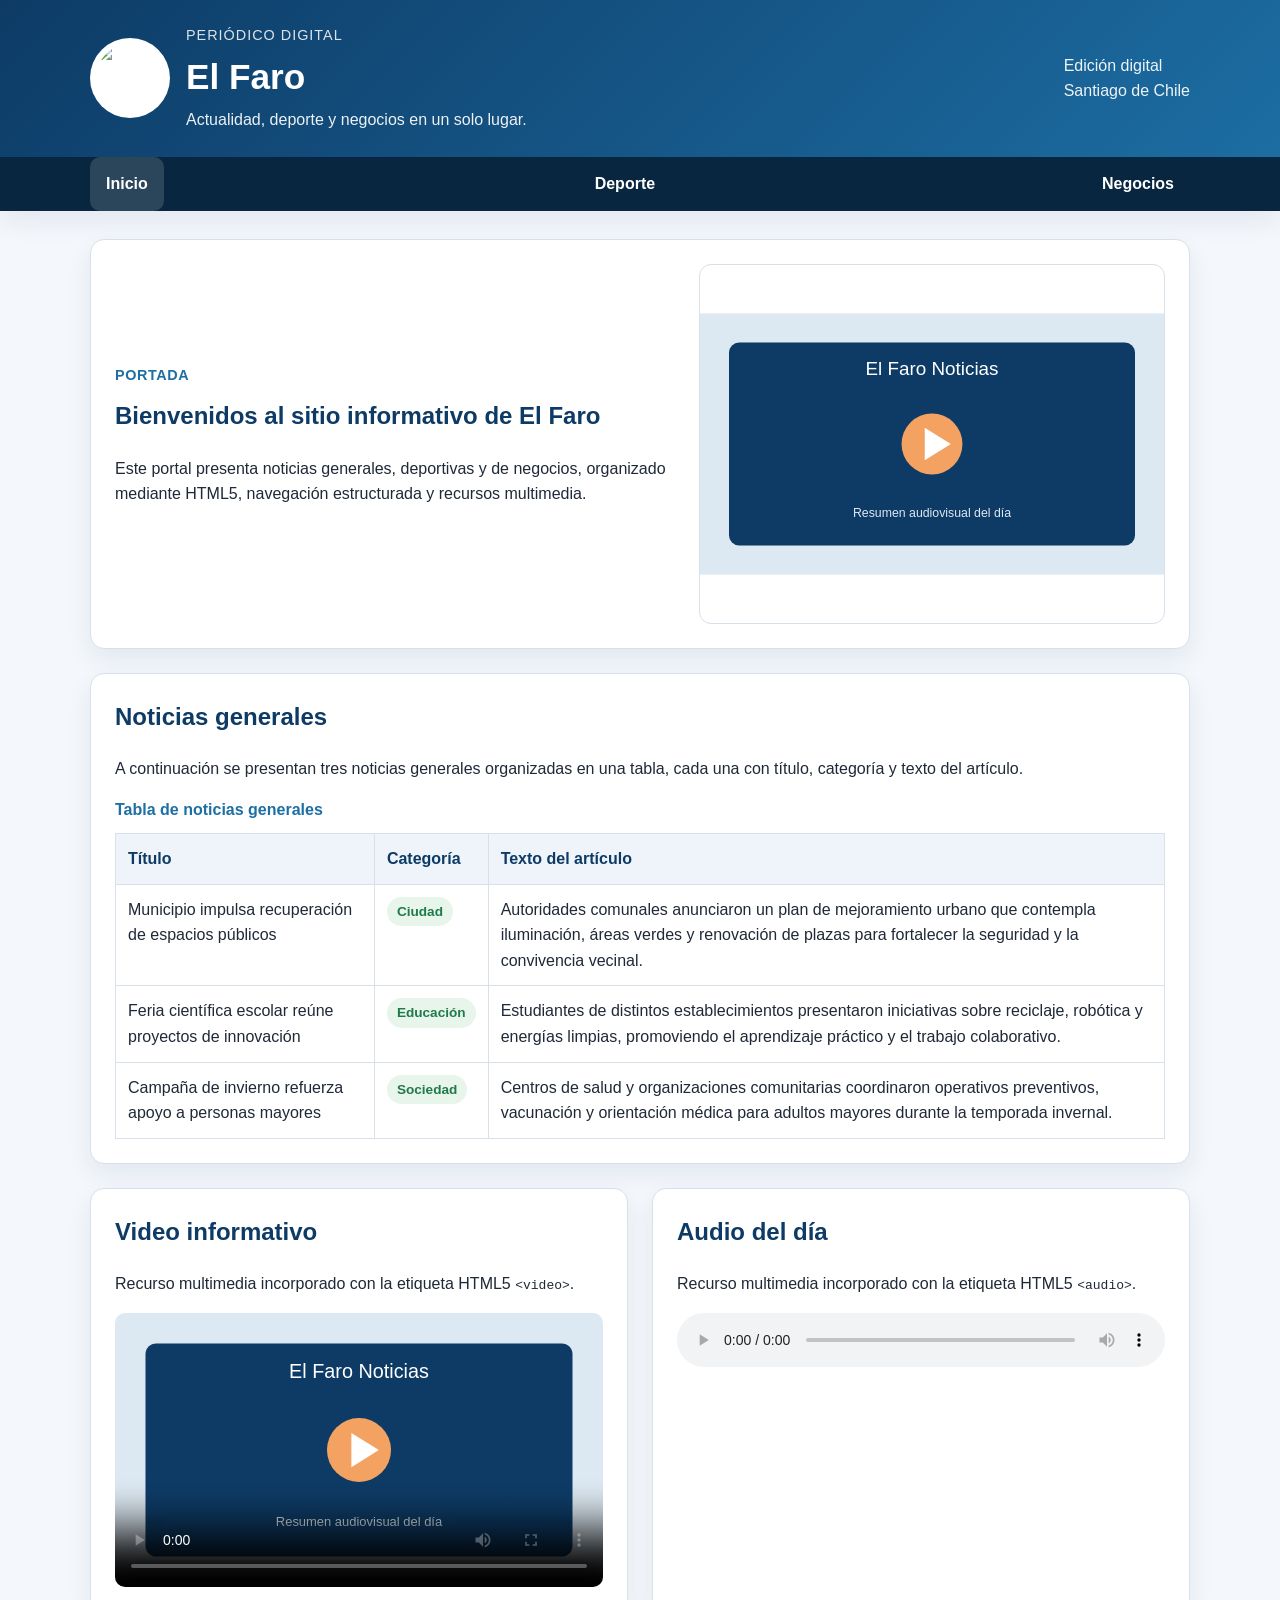
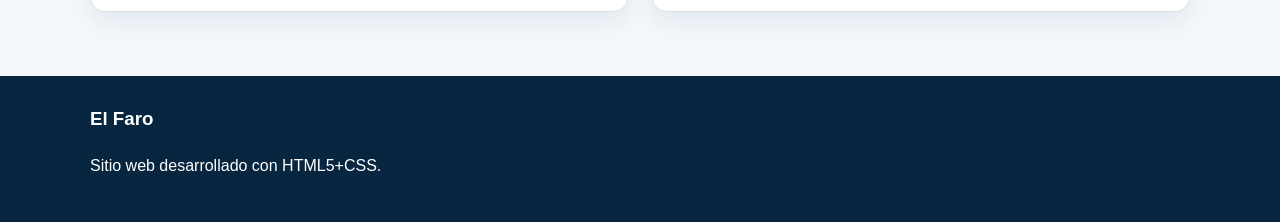
==== index.html @ ac88bdaa "push" ====
<!DOCTYPE html>
<html lang="es">

<head>
    <meta charset="UTF-8">
    <meta name="viewport" content="width=device-width, initial-scale=1.0">
    <title>El Faro | Inicio</title>
    <meta name="description" content="Portada del periódico digital El Faro.">
    <link rel="stylesheet" href="assets/css/styles.css">
</head>

<body>
    <a class="skip-link" href="#contenido">Saltar al contenido principal</a>

    <header class="site-header">
        <div class="container topbar">
            <div class="brand">
                <img src="https://thumbs.dreamstime.com/z/logotipo-de-faro-formado-por-un-dise%C3%B1o-sencillo-y-moderno-estilo-minimalista-elegante-el-llamativo-capta-la-esencia-fuerza-gu%C3%ADa-280336023.jpg"
                    alt="Logotipo de El Faro" class="logo" width="80" height="80">
                <div>
                    <p class="eyebrow">Periódico digital</p>
                    <h1>El Faro</h1>
                    <p class="tagline">Actualidad, deporte y negocios en un solo lugar.</p>
                </div>
            </div>
            <div class="header-info">
                <p>Edición digital</p>
                <p>Santiago de Chile</p>
            </div>
        </div>

        <nav class="main-nav" aria-label="Menú principal">
            <div class="container">
                <ul>
                    <li><a href="index.html" class="active">Inicio</a></li>
                    <li><a href="deporte.html">Deporte</a></li>
                    <li><a href="negocios.html">Negocios</a></li>
                </ul>
            </div>
        </nav>
    </header>

    <main id="contenido" class="container">
        <section class="hero-card">
            <div>
                <p class="section-label">Portada</p>
                <h2>Bienvenidos al sitio informativo de El Faro</h2>
                <p>
                    Este portal presenta noticias generales, deportivas y de negocios,
                    organizado mediante HTML5, navegación estructurada y recursos multimedia.
                </p>
            </div>
            <img src="assets/img/portada-video.svg" alt="Portada visual del sitio El Faro" class="hero-image"
                width="640" height="360">
        </section>

        <section class="content-section">
            <h2>Noticias generales</h2>
            <p>
                A continuación se presentan tres noticias generales organizadas en una tabla,
                cada una con título, categoría y texto del artículo.
            </p>

            <table class="news-table">
                <caption>Tabla de noticias generales</caption>
                <thead>
                    <tr>
                        <th>Título</th>
                        <th>Categoría</th>
                        <th>Texto del artículo</th>
                    </tr>
                </thead>
                <tbody>
                    <tr>
                        <td>Municipio impulsa recuperación de espacios públicos</td>
                        <td><span class="badge">Ciudad</span></td>
                        <td>
                            Autoridades comunales anunciaron un plan de mejoramiento urbano que contempla
                            iluminación, áreas verdes y renovación de plazas para fortalecer la seguridad
                            y la convivencia vecinal.
                        </td>
                    </tr>
                    <tr>
                        <td>Feria científica escolar reúne proyectos de innovación</td>
                        <td><span class="badge">Educación</span></td>
                        <td>
                            Estudiantes de distintos establecimientos presentaron iniciativas sobre reciclaje,
                            robótica y energías limpias, promoviendo el aprendizaje práctico y el trabajo colaborativo.
                        </td>
                    </tr>
                    <tr>
                        <td>Campaña de invierno refuerza apoyo a personas mayores</td>
                        <td><span class="badge">Sociedad</span></td>
                        <td>
                            Centros de salud y organizaciones comunitarias coordinaron operativos preventivos,
                            vacunación y orientación médica para adultos mayores durante la temporada invernal.
                        </td>
                    </tr>
                </tbody>
            </table>
        </section>

        <section class="media-section">
            <article class="media-card">
                <h2>Video informativo</h2>
                <p>
                    Recurso multimedia incorporado con la etiqueta HTML5 <code>&lt;video&gt;</code>.
                </p>
                <video controls poster="assets/img/portada-video.svg">
                    <source src="assets/media/video-noticia.mp4" type="video/mp4">
                    Tu navegador no soporta la reproducción de video.
                </video>
            </article>

            <article class="media-card">
                <h2>Audio del día</h2>
                <p>
                    Recurso multimedia incorporado con la etiqueta HTML5 <code>&lt;audio&gt;</code>.
                </p>
                <audio controls>
                    <source src="assets/media/audio-resumen.mp3" type="audio/mpeg">
                    Tu navegador no soporta la reproducción de audio.
                </audio>
            </article>
        </section>
    </main>

    <footer class="site-footer">
        <div class="container footer-grid">
            <div>
                <h3>El Faro</h3>
                <p>Sitio web desarrollado con HTML5+CSS.</p>
            </div>
        </div>
    </footer>
</body>

</html>
---- assets/css/styles.css ----
:root {
    --bg: #f4f7fb;
    --surface: #ffffff;
    --primary: #0d3b66;
    --primary-dark: #08263f;
    --secondary: #1d6fa5;
    --accent: #f4a261;
    --text: #1f2937;
    --muted: #6b7280;
    --border: #d8e0ea;
    --soft: #eef4f9;
    --success-bg: #e8f5eb;
    --success-text: #1f7a4c;
    --shadow: 0 10px 24px rgba(13, 59, 102, 0.08);
    --radius: 14px;
}

* {
    box-sizing: border-box;
}

html {
    scroll-behavior: smooth;
}

body {
    margin: 0;
    font-family: Arial, Helvetica, sans-serif;
    background: var(--bg);
    color: var(--text);
    line-height: 1.6;
}

img,
video,
audio {
    max-width: 100%;
    display: block;
}

.skip-link {
    position: absolute;
    left: -9999px;
    top: 0;
    background: #000;
    color: #fff;
    padding: 10px 14px;
    z-index: 999;
}

.skip-link:focus {
    left: 10px;
}

.container {
    width: min(1100px, calc(100% - 32px));
    margin: 0 auto;
}

.site-header {
    background: linear-gradient(135deg, var(--primary), var(--secondary));
    color: #fff;
    box-shadow: var(--shadow);
}

.topbar {
    padding: 24px 0;
    display: flex;
    justify-content: space-between;
    gap: 20px;
    align-items: center;
    flex-wrap: wrap;
}

.brand {
    display: flex;
    gap: 16px;
    align-items: center;
}

.logo {
    width: 80px;
    height: 80px;
    border-radius: 50%;
    background: #fff;
    padding: 6px;
}

.eyebrow {
    margin: 0;
    font-size: 0.9rem;
    text-transform: uppercase;
    letter-spacing: 1px;
    opacity: 0.85;
}

.site-header h1 {
    margin: 2px 0;
    font-size: 2.2rem;
}

.tagline,
.header-info p {
    margin: 0;
    color: rgba(255, 255, 255, 0.92);
}

.main-nav {
    background: var(--primary-dark);
}

.main-nav ul {
    margin: 0;
    padding: 0;
    list-style: none;
    display: flex;
    justify-content: space-between;
    gap: 10px;
    flex-wrap: wrap;
}

.main-nav a {
    display: inline-block;
    color: #fff;
    text-decoration: none;
    padding: 14px 16px;
    font-weight: bold;
    border-radius: 10px;
}

.main-nav a:hover,
.main-nav a:focus,
.main-nav a.active {
    background: rgba(255, 255, 255, 0.14);
}

main {
    padding: 28px 0 40px;
}

.hero-card,
.content-section,
.media-card {
    background: var(--surface);
    border: 1px solid var(--border);
    border-radius: var(--radius);
    box-shadow: var(--shadow);
}

.hero-card {
    display: grid;
    grid-template-columns: 1.2fr 1fr;
    gap: 24px;
    align-items: center;
    padding: 24px;
    margin-bottom: 24px;
}

.hero-card h2,
.content-section h2,
.media-card h2 {
    margin-top: 0;
    color: var(--primary);
}

.hero-image {
    border-radius: 12px;
    border: 1px solid var(--border);
}

.content-section {
    padding: 24px;
    margin-bottom: 24px;
}

.section-label {
    margin: 0 0 10px;
    color: var(--secondary);
    font-weight: bold;
    text-transform: uppercase;
    letter-spacing: 0.6px;
    font-size: 0.9rem;
}

.news-table {
    width: 100%;
    border-collapse: collapse;
    margin-top: 16px;
}

.news-table caption {
    caption-side: top;
    text-align: left;
    font-weight: bold;
    color: var(--secondary);
    margin-bottom: 10px;
}

.news-table th,
.news-table td {
    border: 1px solid var(--border);
    padding: 12px;
    text-align: left;
    vertical-align: top;
}

.news-table th {
    background: var(--soft);
    color: var(--primary);
}

.badge {
    display: inline-block;
    background: var(--success-bg);
    color: var(--success-text);
    padding: 4px 10px;
    border-radius: 999px;
    font-size: 0.85rem;
    font-weight: bold;
}

.media-section {
    display: grid;
    grid-template-columns: repeat(2, 1fr);
    gap: 24px;
}

.media-card {
    padding: 24px;
}

video,
audio {
    width: 100%;
    margin-top: 12px;
    border-radius: 10px;
}

.site-footer {
    background: var(--primary-dark);
    color: #fff;
    padding: 28px 0;
    margin-top: 24px;
}

.footer-grid {
    display: grid;
    grid-template-columns: repeat(2, 1fr);
    gap: 20px;
}

.site-footer h3 {
    margin-top: 0;
}

@media (max-width: 900px) {

    .hero-card,
    .media-section,
    .footer-grid {
        grid-template-columns: 1fr;
    }
}

@media (max-width: 640px) {
    .brand {
        align-items: flex-start;
        flex-direction: column;
    }

    .site-header h1 {
        font-size: 1.8rem;
    }

    .main-nav a {
        padding: 12px 14px;
    }

    .news-table {
        display: block;
        overflow-x: auto;
    }
}
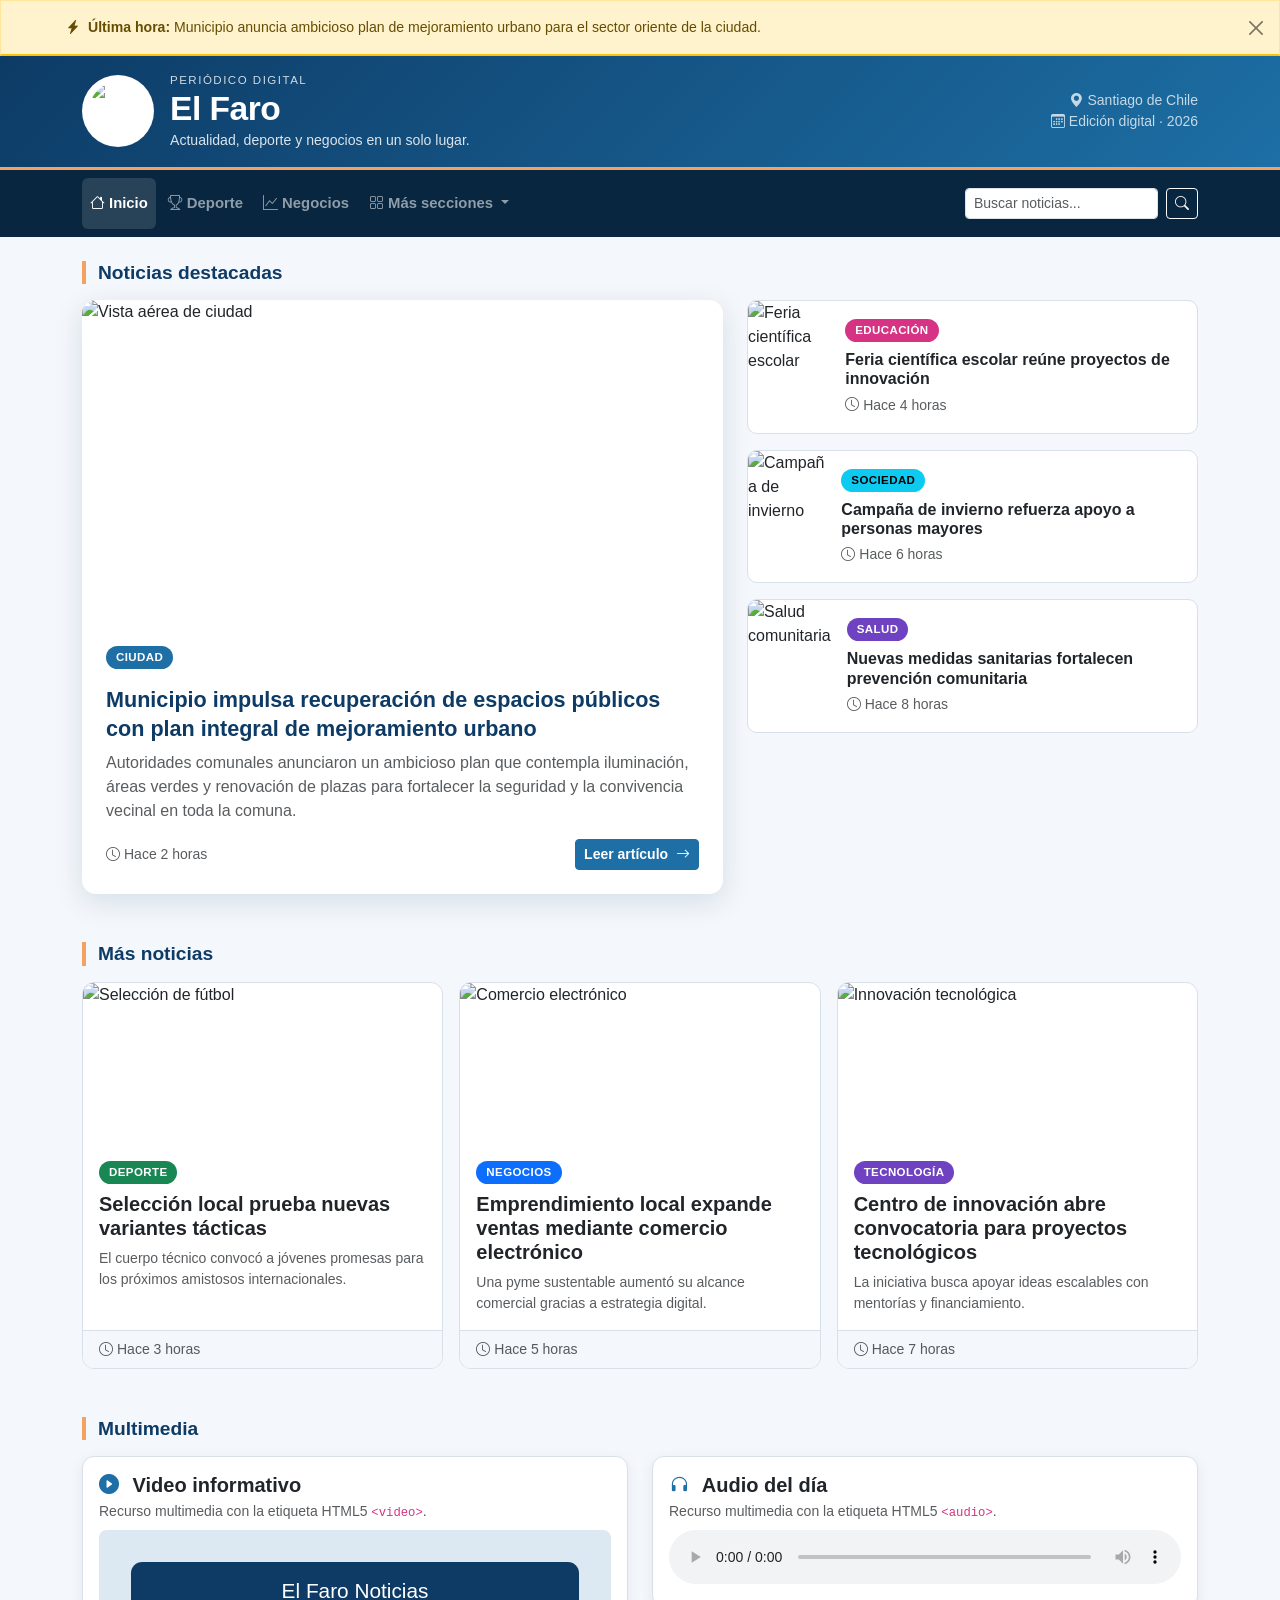
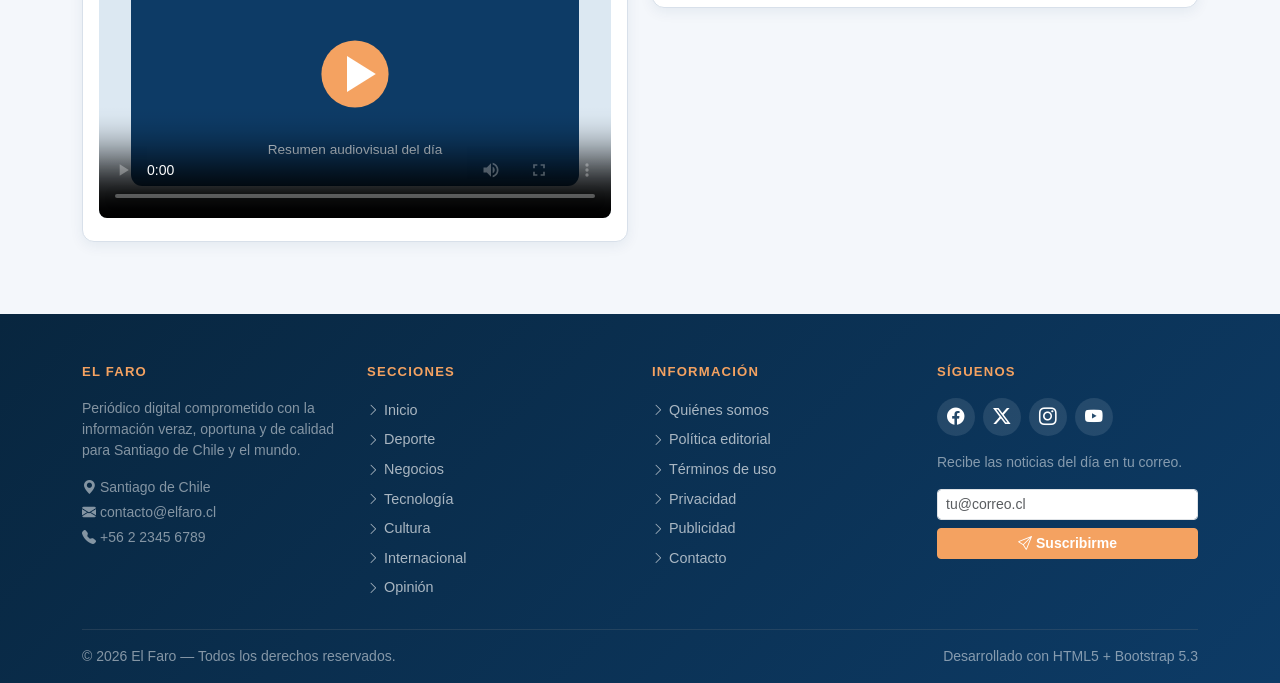
==== commit 5b05ed6a: "bootstrap" ====
--- a/index.html
+++ b/index.html
@@ -5,134 +5,319 @@
     <meta charset="UTF-8">
     <meta name="viewport" content="width=device-width, initial-scale=1.0">
     <title>El Faro | Inicio</title>
-    <meta name="description" content="Portada del periódico digital El Faro.">
-    <link rel="stylesheet" href="assets/css/styles.css">
+    <meta name="description" content="Portada del periódico digital El Faro. Noticias de actualidad, deporte y negocios en Santiago de Chile.">
+    <!-- Bootstrap 5.3 -->
+    <link rel="stylesheet" href="https://cdn.jsdelivr.net/npm/bootstrap@5.3.3/dist/css/bootstrap.min.css">
+    <!-- Bootstrap Icons -->
+    <link rel="stylesheet" href="https://cdn.jsdelivr.net/npm/bootstrap-icons@1.11.3/font/bootstrap-icons.min.css">
+    <!-- Estilos personalizados -->
+    <link rel="stylesheet" href="assets/css/custom.css">
 </head>
 
 <body>
     <a class="skip-link" href="#contenido">Saltar al contenido principal</a>
 
-    <header class="site-header">
-        <div class="container topbar">
-            <div class="brand">
+    <!-- RQ-07: Barra superior de avisos -->
+    <div class="alert alert-warning alert-dismissible fade show mb-0 rounded-0 alert-bar" role="alert">
+        <div class="container d-flex align-items-center gap-2">
+            <i class="bi bi-lightning-charge-fill text-warning-emphasis"></i>
+            <span><strong>Última hora:</strong> Municipio anuncia ambicioso plan de mejoramiento urbano para el sector oriente de la ciudad.</span>
+        </div>
+        <button type="button" class="btn-close" data-bs-dismiss="alert" aria-label="Cerrar"></button>
+    </div>
+
+    <!-- Topbar de marca -->
+    <div class="topbar-brand text-white">
+        <div class="container d-flex justify-content-between align-items-center py-3 flex-wrap gap-3">
+            <div class="d-flex align-items-center gap-3">
                 <img src="https://thumbs.dreamstime.com/z/logotipo-de-faro-formado-por-un-dise%C3%B1o-sencillo-y-moderno-estilo-minimalista-elegante-el-llamativo-capta-la-esencia-fuerza-gu%C3%ADa-280336023.jpg"
-                    alt="Logotipo de El Faro" class="logo" width="80" height="80">
+                    alt="Logotipo de El Faro" class="logo-img rounded-circle" width="72" height="72">
                 <div>
                     <p class="eyebrow">Periódico digital</p>
                     <h1>El Faro</h1>
                     <p class="tagline">Actualidad, deporte y negocios en un solo lugar.</p>
                 </div>
             </div>
-            <div class="header-info">
-                <p>Edición digital</p>
-                <p>Santiago de Chile</p>
-            </div>
-        </div>
-
-        <nav class="main-nav" aria-label="Menú principal">
-            <div class="container">
-                <ul>
-                    <li><a href="index.html" class="active">Inicio</a></li>
-                    <li><a href="deporte.html">Deporte</a></li>
-                    <li><a href="negocios.html">Negocios</a></li>
+            <div class="text-end d-none d-md-block">
+                <p class="mb-0 small opacity-75"><i class="bi bi-geo-alt-fill me-1"></i>Santiago de Chile</p>
+                <p class="mb-0 small opacity-75"><i class="bi bi-calendar3 me-1"></i>Edición digital · 2026</p>
+            </div>
+        </div>
+    </div>
+
+    <!-- RQ-03: Navbar con secciones adicionales (dropdown) -->
+    <nav class="main-nav navbar navbar-expand-lg navbar-dark" aria-label="Menú principal">
+        <div class="container">
+            <button class="navbar-toggler" type="button" data-bs-toggle="collapse" data-bs-target="#navbarMain"
+                aria-controls="navbarMain" aria-expanded="false" aria-label="Abrir menú">
+                <span class="navbar-toggler-icon"></span>
+            </button>
+            <div class="collapse navbar-collapse" id="navbarMain">
+                <ul class="navbar-nav me-auto gap-1">
+                    <li class="nav-item">
+                        <a class="nav-link active" aria-current="page" href="index.html">
+                            <i class="bi bi-house me-1"></i>Inicio
+                        </a>
+                    </li>
+                    <li class="nav-item">
+                        <a class="nav-link" href="deporte.html">
+                            <i class="bi bi-trophy me-1"></i>Deporte
+                        </a>
+                    </li>
+                    <li class="nav-item">
+                        <a class="nav-link" href="negocios.html">
+                            <i class="bi bi-graph-up me-1"></i>Negocios
+                        </a>
+                    </li>
+                    <!-- RQ-03: Secciones adicionales separadas en dropdown -->
+                    <li class="nav-item dropdown">
+                        <a class="nav-link dropdown-toggle" href="#" id="dropdownMas" role="button"
+                            data-bs-toggle="dropdown" aria-expanded="false">
+                            <i class="bi bi-grid me-1"></i>Más secciones
+                        </a>
+                        <ul class="dropdown-menu" aria-labelledby="dropdownMas">
+                            <li><a class="dropdown-item" href="tecnologia.html"><i class="bi bi-cpu me-2 text-primary"></i>Tecnología</a></li>
+                            <li><a class="dropdown-item" href="cultura.html"><i class="bi bi-palette me-2 text-danger"></i>Cultura</a></li>
+                        </ul>
+                    </li>
                 </ul>
-            </div>
-        </nav>
-    </header>
-
-    <main id="contenido" class="container">
-        <section class="hero-card">
-            <div>
-                <p class="section-label">Portada</p>
-                <h2>Bienvenidos al sitio informativo de El Faro</h2>
-                <p>
-                    Este portal presenta noticias generales, deportivas y de negocios,
-                    organizado mediante HTML5, navegación estructurada y recursos multimedia.
-                </p>
-            </div>
-            <img src="assets/img/portada-video.svg" alt="Portada visual del sitio El Faro" class="hero-image"
-                width="640" height="360">
-        </section>
-
-        <section class="content-section">
-            <h2>Noticias generales</h2>
-            <p>
-                A continuación se presentan tres noticias generales organizadas en una tabla,
-                cada una con título, categoría y texto del artículo.
-            </p>
-
-            <table class="news-table">
-                <caption>Tabla de noticias generales</caption>
-                <thead>
-                    <tr>
-                        <th>Título</th>
-                        <th>Categoría</th>
-                        <th>Texto del artículo</th>
-                    </tr>
-                </thead>
-                <tbody>
-                    <tr>
-                        <td>Municipio impulsa recuperación de espacios públicos</td>
-                        <td><span class="badge">Ciudad</span></td>
-                        <td>
-                            Autoridades comunales anunciaron un plan de mejoramiento urbano que contempla
-                            iluminación, áreas verdes y renovación de plazas para fortalecer la seguridad
-                            y la convivencia vecinal.
-                        </td>
-                    </tr>
-                    <tr>
-                        <td>Feria científica escolar reúne proyectos de innovación</td>
-                        <td><span class="badge">Educación</span></td>
-                        <td>
-                            Estudiantes de distintos establecimientos presentaron iniciativas sobre reciclaje,
-                            robótica y energías limpias, promoviendo el aprendizaje práctico y el trabajo colaborativo.
-                        </td>
-                    </tr>
-                    <tr>
-                        <td>Campaña de invierno refuerza apoyo a personas mayores</td>
-                        <td><span class="badge">Sociedad</span></td>
-                        <td>
-                            Centros de salud y organizaciones comunitarias coordinaron operativos preventivos,
-                            vacunación y orientación médica para adultos mayores durante la temporada invernal.
-                        </td>
-                    </tr>
-                </tbody>
-            </table>
-        </section>
-
-        <section class="media-section">
-            <article class="media-card">
-                <h2>Video informativo</h2>
-                <p>
-                    Recurso multimedia incorporado con la etiqueta HTML5 <code>&lt;video&gt;</code>.
-                </p>
-                <video controls poster="assets/img/portada-video.svg">
-                    <source src="assets/media/video-noticia.mp4" type="video/mp4">
-                    Tu navegador no soporta la reproducción de video.
-                </video>
-            </article>
-
-            <article class="media-card">
-                <h2>Audio del día</h2>
-                <p>
-                    Recurso multimedia incorporado con la etiqueta HTML5 <code>&lt;audio&gt;</code>.
-                </p>
-                <audio controls>
-                    <source src="assets/media/audio-resumen.mp3" type="audio/mpeg">
-                    Tu navegador no soporta la reproducción de audio.
-                </audio>
-            </article>
-        </section>
+                <form class="d-flex gap-2" role="search">
+                    <input class="form-control form-control-sm" type="search" placeholder="Buscar noticias..." aria-label="Buscar">
+                    <button class="btn btn-sm btn-outline-light" type="submit"><i class="bi bi-search"></i></button>
+                </form>
+            </div>
+        </div>
+    </nav>
+
+    <!-- Contenido principal -->
+    <main id="contenido" class="py-4">
+        <div class="container">
+
+            <!-- RQ-04: Artículo destacado -->
+            <section class="mb-5" aria-labelledby="sec-destacadas">
+                <h2 class="section-title" id="sec-destacadas">Noticias destacadas</h2>
+                <div class="row g-4">
+                    <!-- Noticia principal grande -->
+                    <div class="col-lg-7">
+                        <div class="card card-featured h-100">
+                            <img src="https://images.unsplash.com/photo-1477959858617-67f85cf4f1df?w=800&h=400&fit=crop"
+                                class="card-img-top" alt="Vista aérea de ciudad" style="height:320px; object-fit:cover;">
+                            <div class="card-body p-4">
+                                <span class="cat-badge badge-general mb-2 d-inline-block">Ciudad</span>
+                                <h3 class="featured-title mt-2">
+                                    Municipio impulsa recuperación de espacios públicos con plan integral de mejoramiento urbano
+                                </h3>
+                                <p class="text-muted">
+                                    Autoridades comunales anunciaron un ambicioso plan que contempla iluminación, áreas verdes
+                                    y renovación de plazas para fortalecer la seguridad y la convivencia vecinal en toda la comuna.
+                                </p>
+                                <div class="d-flex justify-content-between align-items-center mt-3">
+                                    <small class="text-muted"><i class="bi bi-clock me-1"></i>Hace 2 horas</small>
+                                    <a href="#" class="btn btn-faro btn-sm">Leer artículo <i class="bi bi-arrow-right ms-1"></i></a>
+                                </div>
+                            </div>
+                        </div>
+                    </div>
+
+                    <!-- Noticias secundarias del sidebar -->
+                    <div class="col-lg-5">
+                        <div class="d-flex flex-column gap-3 h-100">
+                            <div class="card card-side flex-row overflow-hidden">
+                                <img src="https://images.unsplash.com/photo-1503676260728-1c00da094a0b?w=120&h=110&fit=crop"
+                                    alt="Feria científica escolar">
+                                <div class="card-body p-3">
+                                    <span class="cat-badge badge-culture d-inline-block mb-1">Educación</span>
+                                    <h4 class="fs-6 fw-bold mb-1 mt-1">Feria científica escolar reúne proyectos de innovación</h4>
+                                    <small class="text-muted"><i class="bi bi-clock me-1"></i>Hace 4 horas</small>
+                                </div>
+                            </div>
+                            <div class="card card-side flex-row overflow-hidden">
+                                <img src="https://images.unsplash.com/photo-1559839734-2b71ea197ec2?w=120&h=110&fit=crop"
+                                    alt="Campaña de invierno">
+                                <div class="card-body p-3">
+                                    <span class="cat-badge badge-society d-inline-block mb-1">Sociedad</span>
+                                    <h4 class="fs-6 fw-bold mb-1 mt-1">Campaña de invierno refuerza apoyo a personas mayores</h4>
+                                    <small class="text-muted"><i class="bi bi-clock me-1"></i>Hace 6 horas</small>
+                                </div>
+                            </div>
+                            <div class="card card-side flex-row overflow-hidden">
+                                <img src="https://images.unsplash.com/photo-1488521787991-ed7bbaae773c?w=120&h=110&fit=crop"
+                                    alt="Salud comunitaria">
+                                <div class="card-body p-3">
+                                    <span class="cat-badge badge-tech d-inline-block mb-1">Salud</span>
+                                    <h4 class="fs-6 fw-bold mb-1 mt-1">Nuevas medidas sanitarias fortalecen prevención comunitaria</h4>
+                                    <small class="text-muted"><i class="bi bi-clock me-1"></i>Hace 8 horas</small>
+                                </div>
+                            </div>
+                        </div>
+                    </div>
+                </div>
+            </section>
+
+            <!-- RQ-05: Más noticias (cards pequeñas) -->
+            <section class="mb-5" aria-labelledby="sec-mas">
+                <h2 class="section-title" id="sec-mas">Más noticias</h2>
+                <div class="row g-3">
+                    <div class="col-md-4">
+                        <div class="card card-small h-100 position-relative">
+                            <img src="https://images.unsplash.com/photo-1571019613454-1cb2f99b2d8b?w=400&h=180&fit=crop"
+                                class="card-img-top" alt="Selección de fútbol" style="height:160px; object-fit:cover;">
+                            <div class="card-body">
+                                <span class="cat-badge badge-sport d-inline-block mb-2">Deporte</span>
+                                <h5 class="card-title fw-bold">Selección local prueba nuevas variantes tácticas</h5>
+                                <p class="card-text small text-muted">El cuerpo técnico convocó a jóvenes promesas para los próximos amistosos internacionales.</p>
+                            </div>
+                            <div class="card-footer small text-muted">
+                                <i class="bi bi-clock me-1"></i>Hace 3 horas
+                            </div>
+                            <a href="deporte.html" class="stretched-link" aria-label="Leer: Selección local"></a>
+                        </div>
+                    </div>
+                    <div class="col-md-4">
+                        <div class="card card-small h-100 position-relative">
+                            <img src="https://images.unsplash.com/photo-1460925895917-afdab827c52f?w=400&h=180&fit=crop"
+                                class="card-img-top" alt="Comercio electrónico" style="height:160px; object-fit:cover;">
+                            <div class="card-body">
+                                <span class="cat-badge badge-business d-inline-block mb-2">Negocios</span>
+                                <h5 class="card-title fw-bold">Emprendimiento local expande ventas mediante comercio electrónico</h5>
+                                <p class="card-text small text-muted">Una pyme sustentable aumentó su alcance comercial gracias a estrategia digital.</p>
+                            </div>
+                            <div class="card-footer small text-muted">
+                                <i class="bi bi-clock me-1"></i>Hace 5 horas
+                            </div>
+                            <a href="negocios.html" class="stretched-link" aria-label="Leer: Emprendimiento local"></a>
+                        </div>
+                    </div>
+                    <div class="col-md-4">
+                        <div class="card card-small h-100 position-relative">
+                            <img src="https://images.unsplash.com/photo-1518770660439-4636190af475?w=400&h=180&fit=crop"
+                                class="card-img-top" alt="Innovación tecnológica" style="height:160px; object-fit:cover;">
+                            <div class="card-body">
+                                <span class="cat-badge badge-tech d-inline-block mb-2">Tecnología</span>
+                                <h5 class="card-title fw-bold">Centro de innovación abre convocatoria para proyectos tecnológicos</h5>
+                                <p class="card-text small text-muted">La iniciativa busca apoyar ideas escalables con mentorías y financiamiento.</p>
+                            </div>
+                            <div class="card-footer small text-muted">
+                                <i class="bi bi-clock me-1"></i>Hace 7 horas
+                            </div>
+                            <a href="#" class="stretched-link" aria-label="Leer: Centro de innovación"></a>
+                        </div>
+                    </div>
+                </div>
+            </section>
+
+            <!-- Sección multimedia -->
+            <section class="mb-4" aria-labelledby="sec-media">
+                <h2 class="section-title" id="sec-media">Multimedia</h2>
+                <div class="row g-4">
+                    <div class="col-md-6">
+                        <div class="media-card p-3">
+                            <h5 class="fw-bold mb-1">
+                                <i class="bi bi-play-circle-fill me-2" style="color:var(--faro-secondary)"></i>
+                                Video informativo
+                            </h5>
+                            <p class="text-muted small mb-2">
+                                Recurso multimedia con la etiqueta HTML5 <code>&lt;video&gt;</code>.
+                            </p>
+                            <video controls class="w-100" poster="assets/img/portada-video.svg">
+                                <source src="assets/media/video-noticia.mp4" type="video/mp4">
+                                Tu navegador no soporta la reproducción de video.
+                            </video>
+                        </div>
+                    </div>
+                    <div class="col-md-6">
+                        <div class="media-card p-3">
+                            <h5 class="fw-bold mb-1">
+                                <i class="bi bi-headphones me-2" style="color:var(--faro-secondary)"></i>
+                                Audio del día
+                            </h5>
+                            <p class="text-muted small mb-2">
+                                Recurso multimedia con la etiqueta HTML5 <code>&lt;audio&gt;</code>.
+                            </p>
+                            <audio controls class="w-100">
+                                <source src="assets/media/audio-resumen.mp3" type="audio/mpeg">
+                                Tu navegador no soporta la reproducción de audio.
+                            </audio>
+                        </div>
+                    </div>
+                </div>
+            </section>
+
+        </div>
     </main>
 
-    <footer class="site-footer">
-        <div class="container footer-grid">
-            <div>
-                <h3>El Faro</h3>
-                <p>Sitio web desarrollado con HTML5+CSS.</p>
+    <!-- RQ-06: Footer ampliado con múltiples columnas -->
+    <footer class="site-footer text-white pt-5 pb-3 mt-4">
+        <div class="container">
+            <div class="row g-4">
+                <!-- Columna 1: Sobre El Faro -->
+                <div class="col-lg-3 col-md-6">
+                    <p class="footer-title">El Faro</p>
+                    <p class="text-white-50 small">
+                        Periódico digital comprometido con la información veraz, oportuna y de calidad
+                        para Santiago de Chile y el mundo.
+                    </p>
+                    <p class="text-white-50 small mb-1"><i class="bi bi-geo-alt-fill me-1"></i>Santiago de Chile</p>
+                    <p class="text-white-50 small mb-1"><i class="bi bi-envelope-fill me-1"></i>contacto@elfaro.cl</p>
+                    <p class="text-white-50 small"><i class="bi bi-telephone-fill me-1"></i>+56 2 2345 6789</p>
+                </div>
+
+                <!-- Columna 2: Secciones -->
+                <div class="col-lg-3 col-md-6">
+                    <p class="footer-title">Secciones</p>
+                    <ul class="footer-links">
+                        <li><a href="index.html"><i class="bi bi-chevron-right me-1 small"></i>Inicio</a></li>
+                        <li><a href="deporte.html"><i class="bi bi-chevron-right me-1 small"></i>Deporte</a></li>
+                        <li><a href="negocios.html"><i class="bi bi-chevron-right me-1 small"></i>Negocios</a></li>
+                        <li><a href="tecnologia.html"><i class="bi bi-chevron-right me-1 small"></i>Tecnología</a></li>
+                        <li><a href="cultura.html"><i class="bi bi-chevron-right me-1 small"></i>Cultura</a></li>
+                        <li><a href="#"><i class="bi bi-chevron-right me-1 small"></i>Internacional</a></li>
+                        <li><a href="#"><i class="bi bi-chevron-right me-1 small"></i>Opinión</a></li>
+                    </ul>
+                </div>
+
+                <!-- Columna 3: Información -->
+                <div class="col-lg-3 col-md-6">
+                    <p class="footer-title">Información</p>
+                    <ul class="footer-links">
+                        <li><a href="#"><i class="bi bi-chevron-right me-1 small"></i>Quiénes somos</a></li>
+                        <li><a href="#"><i class="bi bi-chevron-right me-1 small"></i>Política editorial</a></li>
+                        <li><a href="#"><i class="bi bi-chevron-right me-1 small"></i>Términos de uso</a></li>
+                        <li><a href="#"><i class="bi bi-chevron-right me-1 small"></i>Privacidad</a></li>
+                        <li><a href="#"><i class="bi bi-chevron-right me-1 small"></i>Publicidad</a></li>
+                        <li><a href="#"><i class="bi bi-chevron-right me-1 small"></i>Contacto</a></li>
+                    </ul>
+                </div>
+
+                <!-- Columna 4: Redes y boletín -->
+                <div class="col-lg-3 col-md-6">
+                    <p class="footer-title">Síguenos</p>
+                    <div class="d-flex gap-2 mb-3">
+                        <a href="#" class="social-icon" aria-label="Facebook"><i class="bi bi-facebook"></i></a>
+                        <a href="#" class="social-icon" aria-label="Twitter/X"><i class="bi bi-twitter-x"></i></a>
+                        <a href="#" class="social-icon" aria-label="Instagram"><i class="bi bi-instagram"></i></a>
+                        <a href="#" class="social-icon" aria-label="YouTube"><i class="bi bi-youtube"></i></a>
+                    </div>
+                    <p class="text-white-50 small">Recibe las noticias del día en tu correo.</p>
+                    <form class="d-flex flex-column gap-2" onsubmit="return false;">
+                        <input type="email" class="form-control form-control-sm" placeholder="tu@correo.cl" aria-label="Correo para boletín">
+                        <button type="submit" class="btn btn-accent btn-sm">
+                            <i class="bi bi-send me-1"></i>Suscribirme
+                        </button>
+                    </form>
+                </div>
+            </div>
+
+            <hr class="border-secondary mt-4 mb-3">
+            <div class="d-flex flex-wrap justify-content-between align-items-center gap-2">
+                <small class="text-white-50">© 2026 El Faro — Todos los derechos reservados.</small>
+                <small class="text-white-50">Desarrollado con HTML5 + Bootstrap 5.3</small>
             </div>
         </div>
     </footer>
+
+    <!-- Bootstrap JS -->
+    <script src="https://cdn.jsdelivr.net/npm/bootstrap@5.3.3/dist/js/bootstrap.bundle.min.js"></script>
 </body>
 
 </html>
--- a/assets/css/custom.css
+++ b/assets/css/custom.css
@@ -0,0 +1,245 @@
+/* ============================================================
+   El Faro — Estilos personalizados sobre Bootstrap 5.3
+   ============================================================ */
+
+:root {
+    --faro-primary:   #0d3b66;
+    --faro-dark:      #08263f;
+    --faro-secondary: #1d6fa5;
+    --faro-accent:    #f4a261;
+    --faro-bg:        #f4f7fb;
+    --faro-border:    #d8e0ea;
+}
+
+/* --- Base -------------------------------------------------- */
+body {
+    background-color: var(--faro-bg);
+    font-family: 'Segoe UI', Arial, sans-serif;
+}
+
+/* --- Skip link (accesibilidad) ----------------------------- */
+.skip-link {
+    position: absolute;
+    left: -9999px;
+    top: 0;
+    background: #000;
+    color: #fff;
+    padding: 10px 14px;
+    z-index: 9999;
+}
+.skip-link:focus { left: 10px; }
+
+/* --- Barra de avisos (RQ-07) ------------------------------- */
+.alert-bar {
+    background-color: #fff3cd;
+    border-bottom: 2px solid #ffc107;
+    font-size: 0.88rem;
+}
+
+/* --- Topbar de marca --------------------------------------- */
+.topbar-brand {
+    background: linear-gradient(135deg, var(--faro-primary) 0%, var(--faro-secondary) 100%);
+}
+.topbar-brand h1 {
+    font-size: 2.1rem;
+    font-weight: 800;
+    letter-spacing: -0.5px;
+    margin: 0;
+}
+.topbar-brand .eyebrow {
+    font-size: 0.72rem;
+    text-transform: uppercase;
+    letter-spacing: 1.5px;
+    opacity: 0.8;
+    margin: 0;
+}
+.topbar-brand .tagline {
+    font-size: 0.88rem;
+    opacity: 0.85;
+    margin: 0;
+}
+.logo-img {
+    border: 3px solid rgba(255, 255, 255, 0.35);
+    background: #fff;
+    padding: 4px;
+    object-fit: cover;
+}
+
+/* --- Navbar principal (RQ-03) ------------------------------ */
+.main-nav {
+    background-color: var(--faro-dark) !important;
+    border-top: 3px solid var(--faro-accent);
+}
+.main-nav .nav-link {
+    font-weight: 600;
+    font-size: 0.93rem;
+    padding: 0.9rem 1rem;
+    transition: background 0.2s;
+}
+.main-nav .nav-link:hover,
+.main-nav .nav-link.active,
+.main-nav .nav-link:focus {
+    background: rgba(255, 255, 255, 0.13);
+    border-radius: 6px;
+}
+.main-nav .dropdown-menu {
+    border: none;
+    box-shadow: 0 8px 24px rgba(0, 0, 0, 0.15);
+    border-radius: 10px;
+}
+.main-nav .dropdown-item:hover {
+    background-color: var(--faro-bg);
+    color: var(--faro-primary);
+}
+
+/* --- Títulos de sección ------------------------------------ */
+.section-title {
+    font-size: 1.2rem;
+    font-weight: 700;
+    color: var(--faro-primary);
+    border-left: 4px solid var(--faro-accent);
+    padding-left: 12px;
+    margin-bottom: 1rem;
+}
+
+/* --- Tarjeta destacada (RQ-04) ----------------------------- */
+.card-featured {
+    border: none;
+    box-shadow: 0 8px 28px rgba(13, 59, 102, 0.13);
+    border-radius: 14px;
+    overflow: hidden;
+    transition: box-shadow 0.3s;
+}
+.card-featured:hover {
+    box-shadow: 0 14px 36px rgba(13, 59, 102, 0.22);
+}
+.featured-title {
+    font-size: 1.35rem;
+    font-weight: 700;
+    color: var(--faro-primary);
+    line-height: 1.35;
+}
+
+/* --- Tarjetas secundarias en sidebar ----------------------- */
+.card-side {
+    border: 1px solid var(--faro-border);
+    border-radius: 10px;
+    overflow: hidden;
+    transition: box-shadow 0.2s;
+}
+.card-side:hover {
+    box-shadow: 0 4px 16px rgba(13, 59, 102, 0.1);
+}
+.card-side img {
+    width: 100px;
+    min-height: 90px;
+    object-fit: cover;
+}
+
+/* --- Tarjetas pequeñas (RQ-05) ----------------------------- */
+.card-small {
+    border: 1px solid var(--faro-border);
+    border-radius: 12px;
+    overflow: hidden;
+    transition: transform 0.2s, box-shadow 0.2s;
+    background: #fff;
+}
+.card-small:hover {
+    transform: translateY(-3px);
+    box-shadow: 0 8px 24px rgba(13, 59, 102, 0.13);
+}
+.card-small .card-footer {
+    background: var(--faro-bg);
+    border-top: 1px solid var(--faro-border);
+}
+
+/* --- Badges de categoría ----------------------------------- */
+.badge-general   { background-color: var(--faro-secondary); color: #fff; }
+.badge-sport     { background-color: #198754; color: #fff; }
+.badge-business  { background-color: #0d6efd; color: #fff; }
+.badge-tech      { background-color: #6f42c1; color: #fff; }
+.badge-culture   { background-color: #d63384; color: #fff; }
+.badge-society   { background-color: #0dcaf0; color: #000; }
+
+.cat-badge {
+    font-size: 0.72rem;
+    font-weight: 700;
+    padding: 3px 10px;
+    border-radius: 999px;
+    text-transform: uppercase;
+    letter-spacing: 0.4px;
+}
+
+/* --- Botones ----------------------------------------------- */
+.btn-faro {
+    background-color: var(--faro-secondary);
+    border-color: var(--faro-secondary);
+    color: #fff;
+    font-weight: 600;
+}
+.btn-faro:hover {
+    background-color: var(--faro-primary);
+    border-color: var(--faro-primary);
+    color: #fff;
+}
+.btn-accent {
+    background-color: var(--faro-accent);
+    border-color: var(--faro-accent);
+    color: #fff;
+    font-weight: 600;
+}
+.btn-accent:hover {
+    background-color: #e3895a;
+    border-color: #e3895a;
+    color: #fff;
+}
+
+/* --- Footer ampliado (RQ-06) ------------------------------- */
+.site-footer {
+    background: linear-gradient(135deg, var(--faro-dark) 0%, var(--faro-primary) 100%);
+}
+.footer-title {
+    font-weight: 700;
+    color: var(--faro-accent);
+    text-transform: uppercase;
+    font-size: 0.82rem;
+    letter-spacing: 1.2px;
+    margin-bottom: 1rem;
+}
+.footer-links { list-style: none; padding: 0; margin: 0; }
+.footer-links li { margin-bottom: 0.35rem; }
+.footer-links a {
+    color: rgba(255, 255, 255, 0.65);
+    text-decoration: none;
+    font-size: 0.9rem;
+    transition: color 0.2s;
+}
+.footer-links a:hover { color: var(--faro-accent); }
+
+.social-icon {
+    display: flex;
+    align-items: center;
+    justify-content: center;
+    width: 38px;
+    height: 38px;
+    background: rgba(255, 255, 255, 0.1);
+    border-radius: 50%;
+    color: #fff;
+    text-decoration: none;
+    font-size: 1.1rem;
+    transition: background 0.2s, transform 0.2s;
+}
+.social-icon:hover {
+    background: var(--faro-accent);
+    color: #fff;
+    transform: scale(1.1);
+}
+
+/* --- Multimedia -------------------------------------------- */
+.media-card {
+    border: 1px solid var(--faro-border);
+    border-radius: 12px;
+    background: #fff;
+    box-shadow: 0 4px 14px rgba(13, 59, 102, 0.07);
+}
+video, audio { border-radius: 8px; }
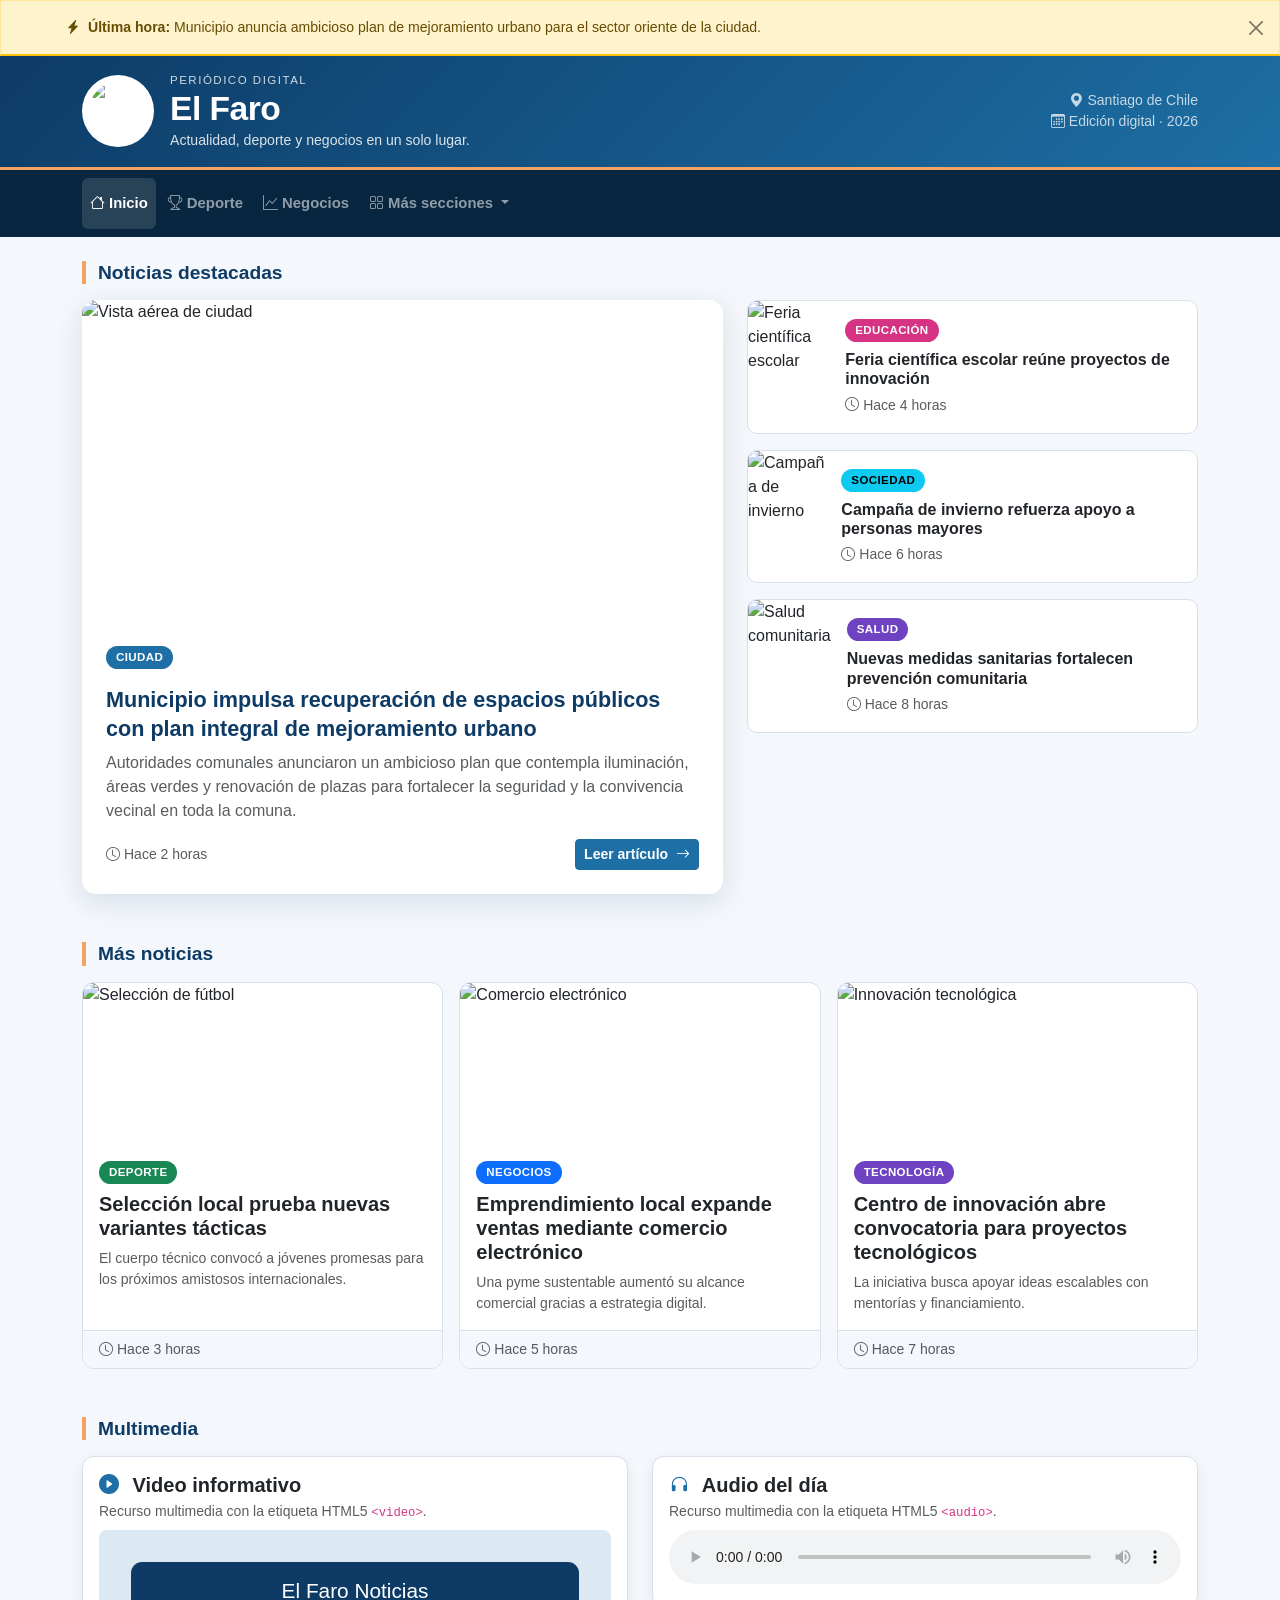
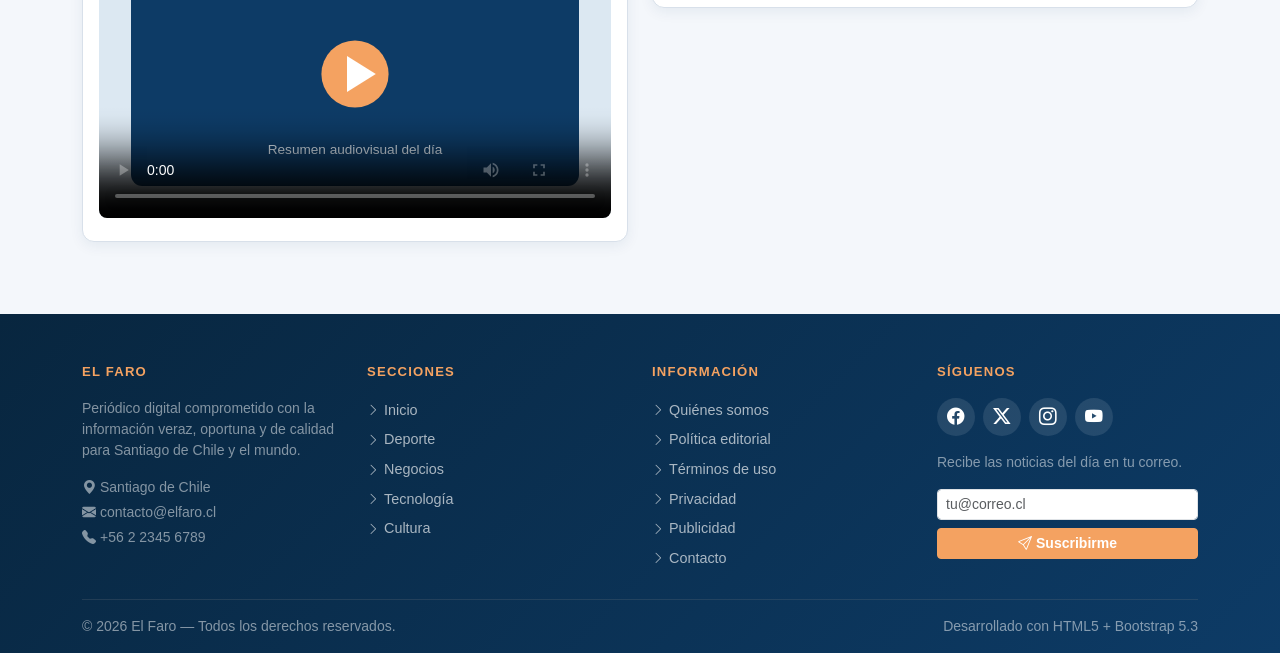
==== commit 3b3870d3: "readme y cambios menores" ====
--- a/index.html
+++ b/index.html
@@ -5,7 +5,8 @@
     <meta charset="UTF-8">
     <meta name="viewport" content="width=device-width, initial-scale=1.0">
     <title>El Faro | Inicio</title>
-    <meta name="description" content="Portada del periódico digital El Faro. Noticias de actualidad, deporte y negocios en Santiago de Chile.">
+    <meta name="description"
+        content="Portada del periódico digital El Faro. Noticias de actualidad, deporte y negocios en Santiago de Chile.">
     <!-- Bootstrap 5.3 -->
     <link rel="stylesheet" href="https://cdn.jsdelivr.net/npm/bootstrap@5.3.3/dist/css/bootstrap.min.css">
     <!-- Bootstrap Icons -->
@@ -21,7 +22,8 @@
     <div class="alert alert-warning alert-dismissible fade show mb-0 rounded-0 alert-bar" role="alert">
         <div class="container d-flex align-items-center gap-2">
             <i class="bi bi-lightning-charge-fill text-warning-emphasis"></i>
-            <span><strong>Última hora:</strong> Municipio anuncia ambicioso plan de mejoramiento urbano para el sector oriente de la ciudad.</span>
+            <span><strong>Última hora:</strong> Municipio anuncia ambicioso plan de mejoramiento urbano para el sector
+                oriente de la ciudad.</span>
         </div>
         <button type="button" class="btn-close" data-bs-dismiss="alert" aria-label="Cerrar"></button>
     </div>
@@ -76,15 +78,13 @@
                             <i class="bi bi-grid me-1"></i>Más secciones
                         </a>
                         <ul class="dropdown-menu" aria-labelledby="dropdownMas">
-                            <li><a class="dropdown-item" href="tecnologia.html"><i class="bi bi-cpu me-2 text-primary"></i>Tecnología</a></li>
-                            <li><a class="dropdown-item" href="cultura.html"><i class="bi bi-palette me-2 text-danger"></i>Cultura</a></li>
+                            <li><a class="dropdown-item" href="tecnologia.html"><i
+                                        class="bi bi-cpu me-2 text-primary"></i>Tecnología</a></li>
+                            <li><a class="dropdown-item" href="cultura.html"><i
+                                        class="bi bi-palette me-2 text-danger"></i>Cultura</a></li>
                         </ul>
                     </li>
                 </ul>
-                <form class="d-flex gap-2" role="search">
-                    <input class="form-control form-control-sm" type="search" placeholder="Buscar noticias..." aria-label="Buscar">
-                    <button class="btn btn-sm btn-outline-light" type="submit"><i class="bi bi-search"></i></button>
-                </form>
             </div>
         </div>
     </nav>
@@ -101,19 +101,24 @@
                     <div class="col-lg-7">
                         <div class="card card-featured h-100">
                             <img src="https://images.unsplash.com/photo-1477959858617-67f85cf4f1df?w=800&h=400&fit=crop"
-                                class="card-img-top" alt="Vista aérea de ciudad" style="height:320px; object-fit:cover;">
+                                class="card-img-top" alt="Vista aérea de ciudad"
+                                style="height:320px; object-fit:cover;">
                             <div class="card-body p-4">
                                 <span class="cat-badge badge-general mb-2 d-inline-block">Ciudad</span>
                                 <h3 class="featured-title mt-2">
-                                    Municipio impulsa recuperación de espacios públicos con plan integral de mejoramiento urbano
+                                    Municipio impulsa recuperación de espacios públicos con plan integral de
+                                    mejoramiento urbano
                                 </h3>
                                 <p class="text-muted">
-                                    Autoridades comunales anunciaron un ambicioso plan que contempla iluminación, áreas verdes
-                                    y renovación de plazas para fortalecer la seguridad y la convivencia vecinal en toda la comuna.
+                                    Autoridades comunales anunciaron un ambicioso plan que contempla iluminación, áreas
+                                    verdes
+                                    y renovación de plazas para fortalecer la seguridad y la convivencia vecinal en toda
+                                    la comuna.
                                 </p>
                                 <div class="d-flex justify-content-between align-items-center mt-3">
                                     <small class="text-muted"><i class="bi bi-clock me-1"></i>Hace 2 horas</small>
-                                    <a href="#" class="btn btn-faro btn-sm">Leer artículo <i class="bi bi-arrow-right ms-1"></i></a>
+                                    <a href="#" class="btn btn-faro btn-sm">Leer artículo <i
+                                            class="bi bi-arrow-right ms-1"></i></a>
                                 </div>
                             </div>
                         </div>
@@ -127,7 +132,8 @@
                                     alt="Feria científica escolar">
                                 <div class="card-body p-3">
                                     <span class="cat-badge badge-culture d-inline-block mb-1">Educación</span>
-                                    <h4 class="fs-6 fw-bold mb-1 mt-1">Feria científica escolar reúne proyectos de innovación</h4>
+                                    <h4 class="fs-6 fw-bold mb-1 mt-1">Feria científica escolar reúne proyectos de
+                                        innovación</h4>
                                     <small class="text-muted"><i class="bi bi-clock me-1"></i>Hace 4 horas</small>
                                 </div>
                             </div>
@@ -136,7 +142,8 @@
                                     alt="Campaña de invierno">
                                 <div class="card-body p-3">
                                     <span class="cat-badge badge-society d-inline-block mb-1">Sociedad</span>
-                                    <h4 class="fs-6 fw-bold mb-1 mt-1">Campaña de invierno refuerza apoyo a personas mayores</h4>
+                                    <h4 class="fs-6 fw-bold mb-1 mt-1">Campaña de invierno refuerza apoyo a personas
+                                        mayores</h4>
                                     <small class="text-muted"><i class="bi bi-clock me-1"></i>Hace 6 horas</small>
                                 </div>
                             </div>
@@ -145,7 +152,8 @@
                                     alt="Salud comunitaria">
                                 <div class="card-body p-3">
                                     <span class="cat-badge badge-tech d-inline-block mb-1">Salud</span>
-                                    <h4 class="fs-6 fw-bold mb-1 mt-1">Nuevas medidas sanitarias fortalecen prevención comunitaria</h4>
+                                    <h4 class="fs-6 fw-bold mb-1 mt-1">Nuevas medidas sanitarias fortalecen prevención
+                                        comunitaria</h4>
                                     <small class="text-muted"><i class="bi bi-clock me-1"></i>Hace 8 horas</small>
                                 </div>
                             </div>
@@ -165,7 +173,8 @@
                             <div class="card-body">
                                 <span class="cat-badge badge-sport d-inline-block mb-2">Deporte</span>
                                 <h5 class="card-title fw-bold">Selección local prueba nuevas variantes tácticas</h5>
-                                <p class="card-text small text-muted">El cuerpo técnico convocó a jóvenes promesas para los próximos amistosos internacionales.</p>
+                                <p class="card-text small text-muted">El cuerpo técnico convocó a jóvenes promesas para
+                                    los próximos amistosos internacionales.</p>
                             </div>
                             <div class="card-footer small text-muted">
                                 <i class="bi bi-clock me-1"></i>Hace 3 horas
@@ -179,8 +188,10 @@
                                 class="card-img-top" alt="Comercio electrónico" style="height:160px; object-fit:cover;">
                             <div class="card-body">
                                 <span class="cat-badge badge-business d-inline-block mb-2">Negocios</span>
-                                <h5 class="card-title fw-bold">Emprendimiento local expande ventas mediante comercio electrónico</h5>
-                                <p class="card-text small text-muted">Una pyme sustentable aumentó su alcance comercial gracias a estrategia digital.</p>
+                                <h5 class="card-title fw-bold">Emprendimiento local expande ventas mediante comercio
+                                    electrónico</h5>
+                                <p class="card-text small text-muted">Una pyme sustentable aumentó su alcance comercial
+                                    gracias a estrategia digital.</p>
                             </div>
                             <div class="card-footer small text-muted">
                                 <i class="bi bi-clock me-1"></i>Hace 5 horas
@@ -191,11 +202,14 @@
                     <div class="col-md-4">
                         <div class="card card-small h-100 position-relative">
                             <img src="https://images.unsplash.com/photo-1518770660439-4636190af475?w=400&h=180&fit=crop"
-                                class="card-img-top" alt="Innovación tecnológica" style="height:160px; object-fit:cover;">
+                                class="card-img-top" alt="Innovación tecnológica"
+                                style="height:160px; object-fit:cover;">
                             <div class="card-body">
                                 <span class="cat-badge badge-tech d-inline-block mb-2">Tecnología</span>
-                                <h5 class="card-title fw-bold">Centro de innovación abre convocatoria para proyectos tecnológicos</h5>
-                                <p class="card-text small text-muted">La iniciativa busca apoyar ideas escalables con mentorías y financiamiento.</p>
+                                <h5 class="card-title fw-bold">Centro de innovación abre convocatoria para proyectos
+                                    tecnológicos</h5>
+                                <p class="card-text small text-muted">La iniciativa busca apoyar ideas escalables con
+                                    mentorías y financiamiento.</p>
                             </div>
                             <div class="card-footer small text-muted">
                                 <i class="bi bi-clock me-1"></i>Hace 7 horas
@@ -271,8 +285,6 @@
                         <li><a href="negocios.html"><i class="bi bi-chevron-right me-1 small"></i>Negocios</a></li>
                         <li><a href="tecnologia.html"><i class="bi bi-chevron-right me-1 small"></i>Tecnología</a></li>
                         <li><a href="cultura.html"><i class="bi bi-chevron-right me-1 small"></i>Cultura</a></li>
-                        <li><a href="#"><i class="bi bi-chevron-right me-1 small"></i>Internacional</a></li>
-                        <li><a href="#"><i class="bi bi-chevron-right me-1 small"></i>Opinión</a></li>
                     </ul>
                 </div>
 
@@ -300,7 +312,8 @@
                     </div>
                     <p class="text-white-50 small">Recibe las noticias del día en tu correo.</p>
                     <form class="d-flex flex-column gap-2" onsubmit="return false;">
-                        <input type="email" class="form-control form-control-sm" placeholder="tu@correo.cl" aria-label="Correo para boletín">
+                        <input type="email" class="form-control form-control-sm" placeholder="tu@correo.cl"
+                            aria-label="Correo para boletín">
                         <button type="submit" class="btn btn-accent btn-sm">
                             <i class="bi bi-send me-1"></i>Suscribirme
                         </button>
